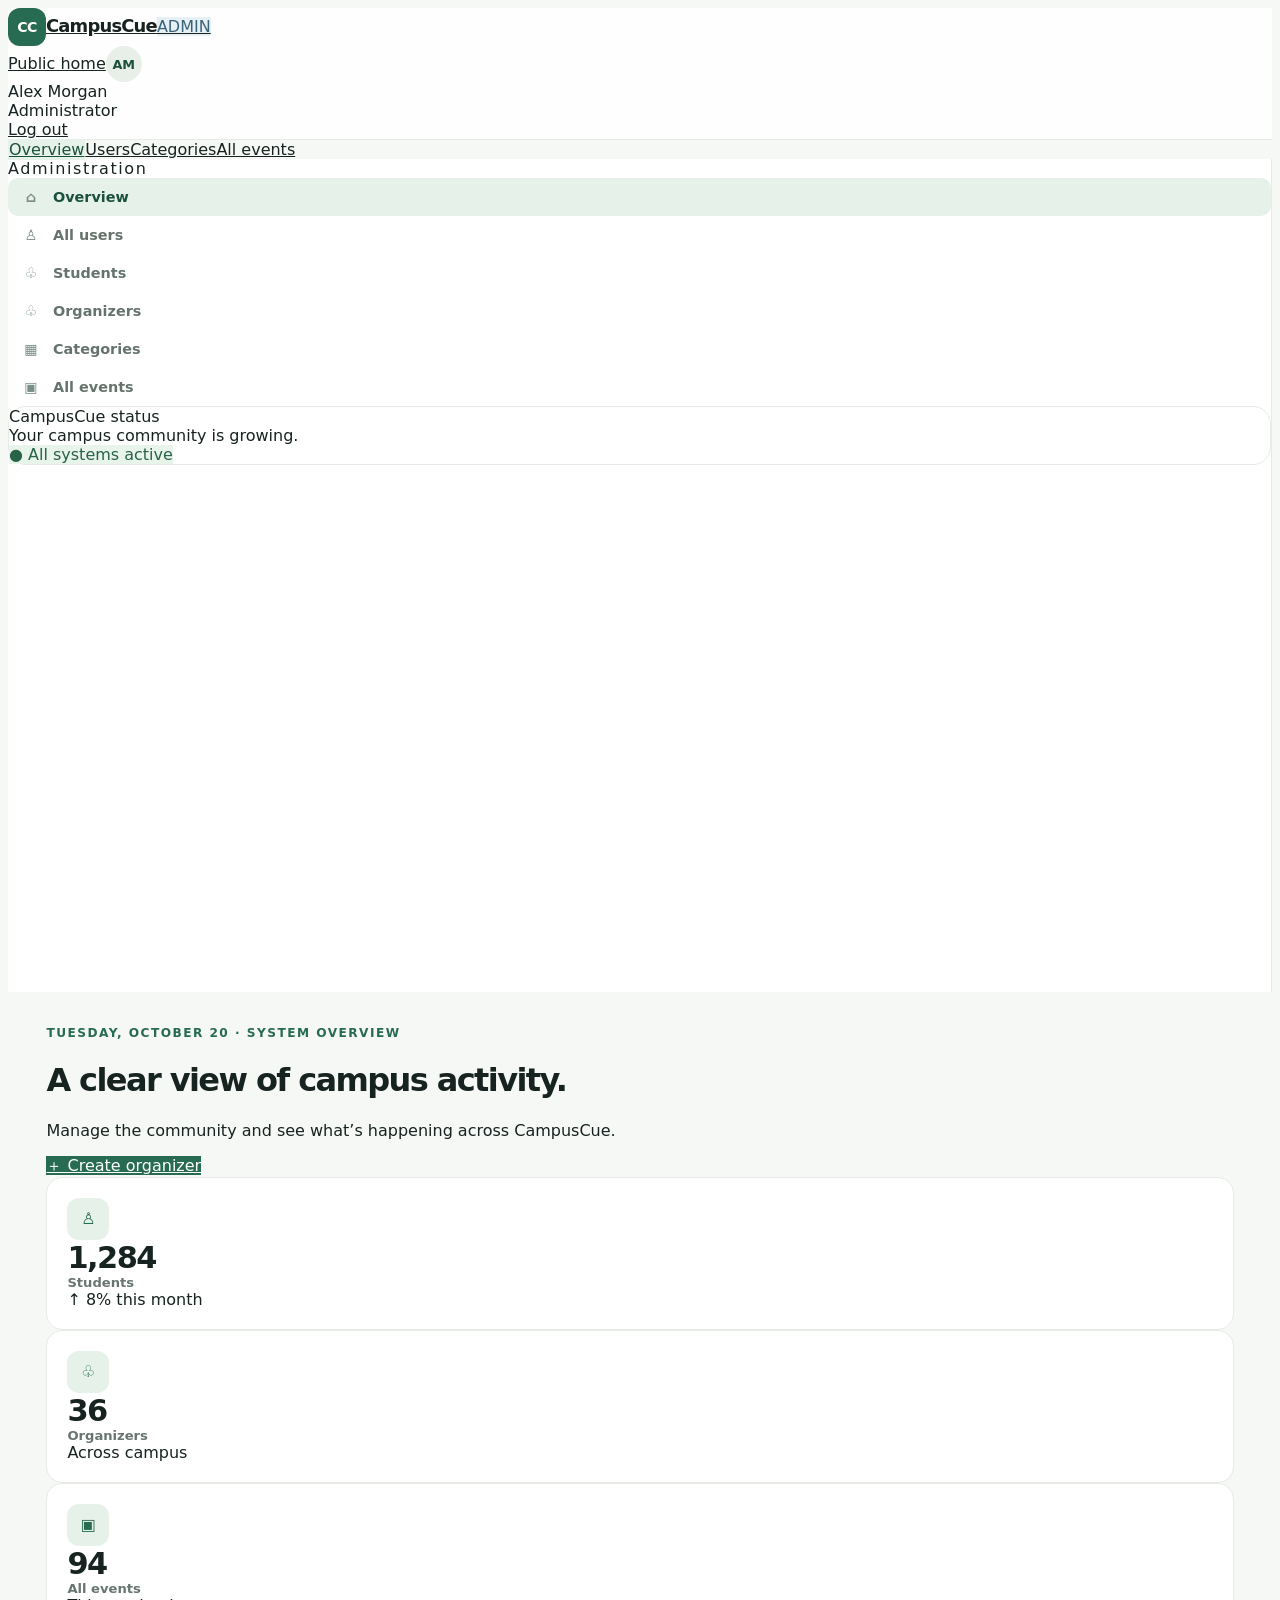
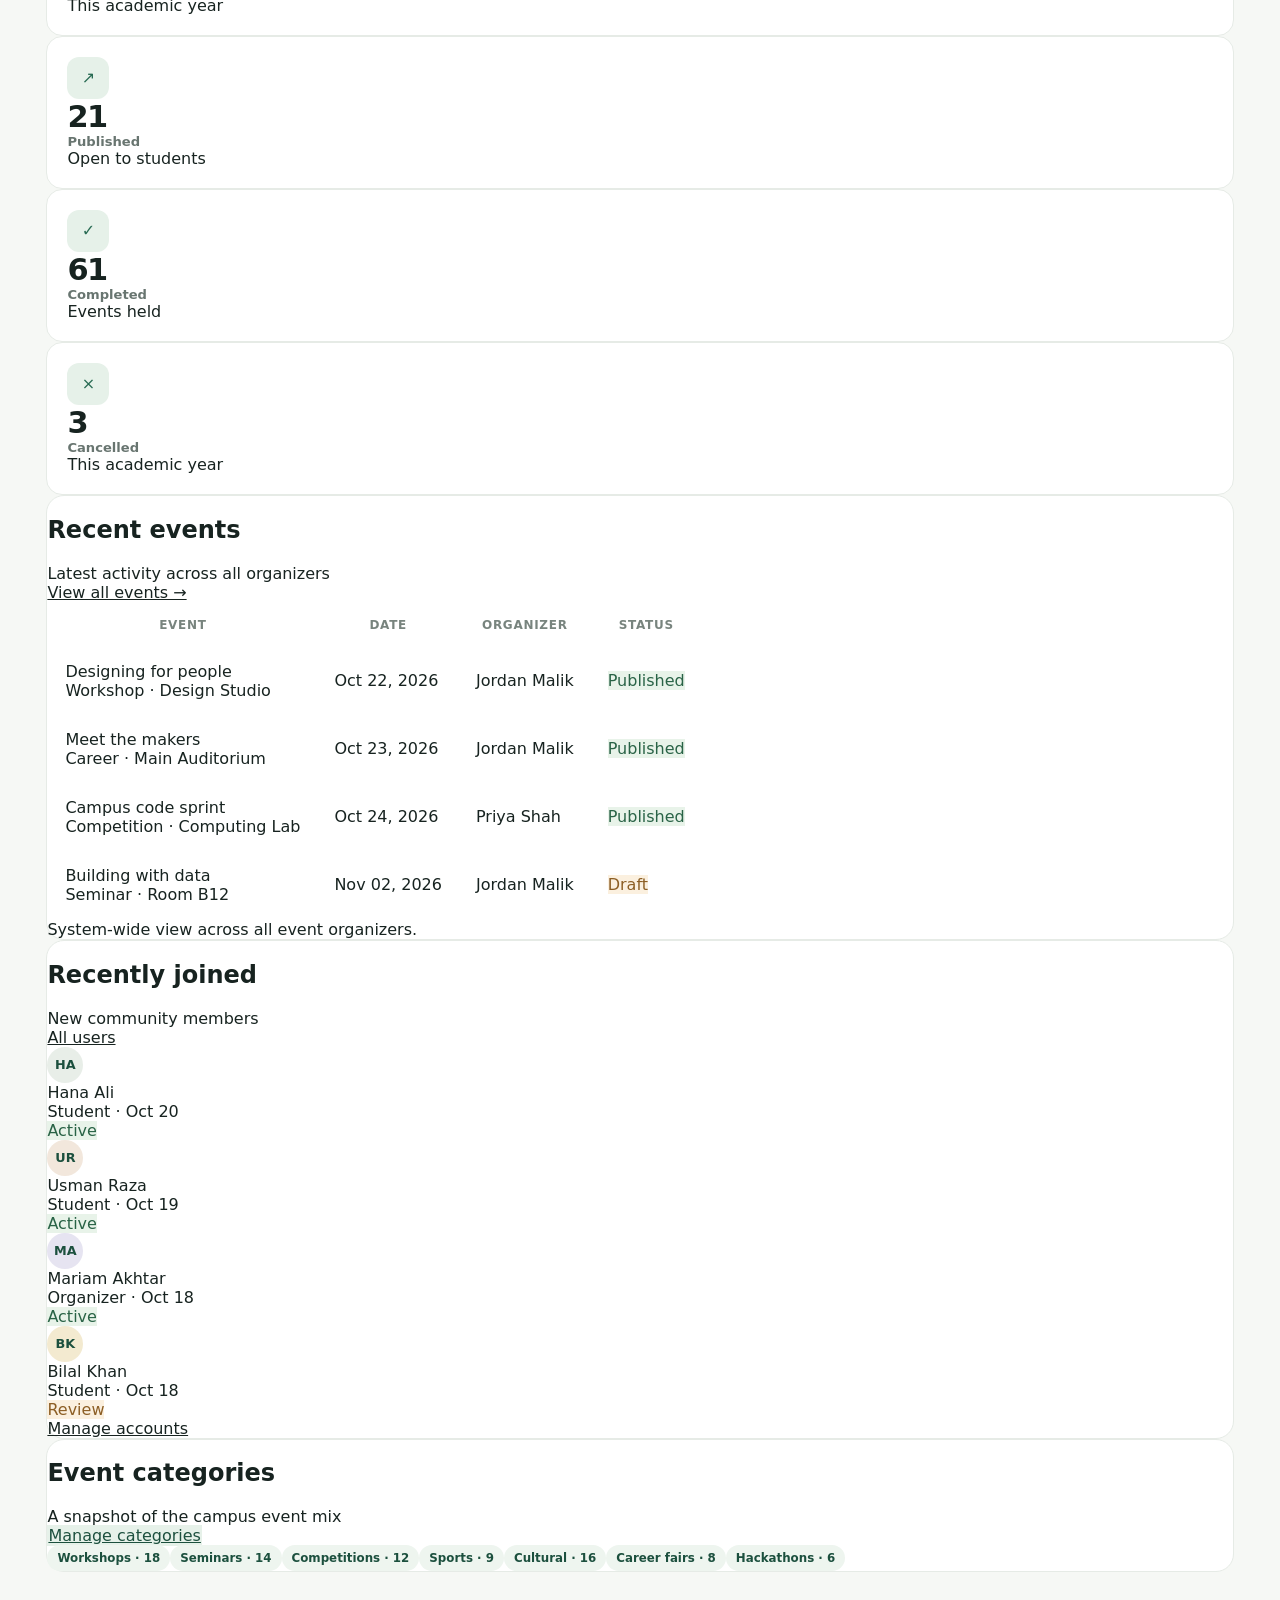
==== wwwroot/static/admin.html @ 70c1e943 "First deliverable: add wwwroot/static folder" ====
<!doctype html>
<html lang="en"><head><meta charset="utf-8"><meta name="viewport" content="width=device-width, initial-scale=1"><title>Admin home | CampusCue</title><link href="../lib/bootstrap/dist/css/bootstrap.min.css" rel="stylesheet"><link href="assets/campuscue.css" rel="stylesheet"></head>
<body><nav class="navbar site-nav sticky-top"><div class="container-fluid px-lg-4 py-2"><a class="navbar-brand d-flex align-items-center gap-2" href="index.html"><span class="brand-mark">CC</span><span class="brand-name">CampusCue</span><span class="badge rounded-pill badge-soft-blue ms-2 d-none d-sm-inline">ADMIN</span></a><div class="d-flex align-items-center gap-3"><a href="index.html" class="small text-decoration-none text-secondary d-none d-sm-inline">Public home</a><span class="avatar">AM</span><div class="small d-none d-md-block"><div class="fw-semibold">Alex Morgan</div><div class="text-secondary">Administrator</div></div><a href="login.html" class="btn btn-sm btn-outline-secondary">Log out</a></div></div></nav><div class="d-lg-none bg-white border-bottom px-3 py-2"><div class="d-flex gap-2 overflow-auto"><a class="btn btn-sm btn-soft text-nowrap" href="#overview">Overview</a><a class="btn btn-sm btn-outline-secondary text-nowrap" href="#users">Users</a><a class="btn btn-sm btn-outline-secondary text-nowrap" href="#categories">Categories</a><a class="btn btn-sm btn-outline-secondary text-nowrap" href="#events">All events</a></div></div>
<div class="container-fluid app-shell"><div class="row"><aside class="col-lg-2 app-sidebar p-3 d-none d-lg-block"><div class="small text-secondary text-uppercase fw-bold px-3 mt-3 mb-2" style="letter-spacing:.1em">Administration</div><nav class="d-grid gap-1"><a class="side-link active" href="#overview"><span class="side-icon">⌂</span>Overview</a><a class="side-link" href="#users"><span class="side-icon">♙</span>All users</a><a class="side-link" href="#users"><span class="side-icon">♧</span>Students</a><a class="side-link" href="#users"><span class="side-icon">♧</span>Organizers</a><a class="side-link" href="#categories"><span class="side-icon">▦</span>Categories</a><a class="side-link" href="#events"><span class="side-icon">▣</span>All events</a></nav><div class="surface p-3 mt-5"><div class="fw-bold small">CampusCue status</div><div class="small text-secondary mt-1">Your campus community is growing.</div><span class="badge rounded-pill badge-soft-green mt-3">● All systems active</span></div></aside>
<main class="col-lg-10 dashboard-content" id="overview"><div class="d-flex flex-wrap justify-content-between align-items-end gap-3 mb-4"><div><div class="eyebrow mb-2">Tuesday, October 20 · System overview</div><h1 class="h2 fw-bold mb-1" style="letter-spacing:-.05em">A clear view of campus activity.</h1><p class="text-secondary mb-0">Manage the community and see what’s happening across CampusCue.</p></div><a href="#users" class="btn btn-brand px-3">＋ Create organizer</a></div>
<div class="row g-3 mb-4"><div class="col-6 col-xl-2"><div class="metric-card"><span class="metric-icon">♙</span><div class="metric-value mt-3">1,284</div><div class="metric-label">Students</div><div class="small text-success mt-2">↑ 8% this month</div></div></div><div class="col-6 col-xl-2"><div class="metric-card"><span class="metric-icon">♧</span><div class="metric-value mt-3">36</div><div class="metric-label">Organizers</div><div class="small text-secondary mt-2">Across campus</div></div></div><div class="col-6 col-xl-2"><div class="metric-card"><span class="metric-icon">▣</span><div class="metric-value mt-3">94</div><div class="metric-label">All events</div><div class="small text-secondary mt-2">This academic year</div></div></div><div class="col-6 col-xl-2"><div class="metric-card"><span class="metric-icon">↗</span><div class="metric-value mt-3">21</div><div class="metric-label">Published</div><div class="small text-secondary mt-2">Open to students</div></div></div><div class="col-6 col-xl-2"><div class="metric-card"><span class="metric-icon">✓</span><div class="metric-value mt-3">61</div><div class="metric-label">Completed</div><div class="small text-secondary mt-2">Events held</div></div></div><div class="col-6 col-xl-2"><div class="metric-card"><span class="metric-icon">×</span><div class="metric-value mt-3">3</div><div class="metric-label">Cancelled</div><div class="small text-secondary mt-2">This academic year</div></div></div></div>
<div class="row g-4"><section class="col-xl-8" id="events"><div class="surface"><div class="p-3 p-md-4 border-bottom d-flex flex-wrap justify-content-between align-items-center gap-2"><div><h2 class="h5 fw-bold mb-1">Recent events</h2><div class="small text-secondary">Latest activity across all organizers</div></div><a href="#events" class="small text-decoration-none">View all events →</a></div><div class="table-responsive"><table class="table align-middle mb-0"><thead><tr><th>Event</th><th>Date</th><th>Organizer</th><th>Status</th></tr></thead><tbody><tr><td><div class="fw-semibold">Designing for people</div><div class="small text-secondary">Workshop · Design Studio</div></td><td class="small">Oct 22, 2026</td><td class="small">Jordan Malik</td><td><span class="badge rounded-pill badge-soft-green">Published</span></td></tr><tr><td><div class="fw-semibold">Meet the makers</div><div class="small text-secondary">Career · Main Auditorium</div></td><td class="small">Oct 23, 2026</td><td class="small">Jordan Malik</td><td><span class="badge rounded-pill badge-soft-green">Published</span></td></tr><tr><td><div class="fw-semibold">Campus code sprint</div><div class="small text-secondary">Competition · Computing Lab</div></td><td class="small">Oct 24, 2026</td><td class="small">Priya Shah</td><td><span class="badge rounded-pill badge-soft-green">Published</span></td></tr><tr><td><div class="fw-semibold">Building with data</div><div class="small text-secondary">Seminar · Room B12</div></td><td class="small">Nov 02, 2026</td><td class="small">Jordan Malik</td><td><span class="badge rounded-pill badge-soft-orange">Draft</span></td></tr></tbody></table></div><div class="p-3 border-top small text-secondary">System-wide view across all event organizers.</div></div></section>
<section class="col-xl-4" id="users"><div class="surface h-100"><div class="p-3 p-md-4 border-bottom d-flex justify-content-between align-items-center"><div><h2 class="h5 fw-bold mb-1">Recently joined</h2><div class="small text-secondary">New community members</div></div><a href="#users" class="small text-decoration-none">All users</a></div><div class="list-group list-group-flush"><div class="list-group-item px-3 py-3"><div class="d-flex align-items-center gap-2"><span class="avatar">HA</span><div class="flex-grow-1"><div class="small fw-semibold">Hana Ali</div><div class="small text-secondary">Student · Oct 20</div></div><span class="badge rounded-pill badge-soft-green">Active</span></div></div><div class="list-group-item px-3 py-3"><div class="d-flex align-items-center gap-2"><span class="avatar" style="background:#f2e7dc">UR</span><div class="flex-grow-1"><div class="small fw-semibold">Usman Raza</div><div class="small text-secondary">Student · Oct 19</div></div><span class="badge rounded-pill badge-soft-green">Active</span></div></div><div class="list-group-item px-3 py-3"><div class="d-flex align-items-center gap-2"><span class="avatar" style="background:#e6e4f1">MA</span><div class="flex-grow-1"><div class="small fw-semibold">Mariam Akhtar</div><div class="small text-secondary">Organizer · Oct 18</div></div><span class="badge rounded-pill badge-soft-green">Active</span></div></div><div class="list-group-item px-3 py-3"><div class="d-flex align-items-center gap-2"><span class="avatar" style="background:#f3ead0">BK</span><div class="flex-grow-1"><div class="small fw-semibold">Bilal Khan</div><div class="small text-secondary">Student · Oct 18</div></div><span class="badge rounded-pill badge-soft-orange">Review</span></div></div></div><div class="p-3"><a href="#users" class="btn btn-sm btn-outline-secondary">Manage accounts</a></div></div></section></div>
<section class="surface p-3 p-md-4 mt-4" id="categories"><div class="d-flex flex-wrap justify-content-between align-items-center gap-2"><div><h2 class="h5 fw-bold mb-1">Event categories</h2><div class="small text-secondary">A snapshot of the campus event mix</div></div><a href="#categories" class="btn btn-sm btn-soft">Manage categories</a></div><div class="d-flex flex-wrap gap-2 mt-3"><span class="category-chip">Workshops · 18</span><span class="category-chip">Seminars · 14</span><span class="category-chip">Competitions · 12</span><span class="category-chip">Sports · 9</span><span class="category-chip">Cultural · 16</span><span class="category-chip">Career fairs · 8</span><span class="category-chip">Hackathons · 6</span></div></section>
</main></div></div><script src="assets/demo.js"></script></body></html>
---- wwwroot/static/assets/campuscue.css ----
:root {
  --ink: #172320;
  --muted: #687570;
  --paper: #f6f8f5;
  --line: #e6ebe6;
  --green: #286b53;
  --green-dark: #1c503e;
  --mint: #e6f1e9;
  --lime: #cbe98a;
  --orange: #e9a875;
}

* { box-sizing: border-box; }
body { background: var(--paper); color: var(--ink); font-family: Inter, ui-sans-serif, system-ui, -apple-system, "Segoe UI", sans-serif; }
a { color: inherit; }
.site-nav { background: rgba(255,255,255,.92); border-bottom: 1px solid var(--line); }
.brand-mark { align-items: center; background: var(--green); border-radius: 12px; color: white; display: inline-flex; font-size: .88rem; font-weight: 800; height: 38px; justify-content: center; letter-spacing: -.04em; width: 38px; }
.brand-name { font-size: 1.12rem; font-weight: 750; letter-spacing: -.045em; }
.nav-link { color: #52605b; font-size: .92rem; font-weight: 550; }
.nav-link:hover, .nav-link.active { color: var(--green); }
.btn-brand { background: var(--green); border-color: var(--green); color: white; }
.btn-brand:hover, .btn-brand:focus { background: var(--green-dark); border-color: var(--green-dark); color: white; }
.btn-soft { background: var(--mint); border: 1px solid transparent; color: var(--green-dark); }
.btn-soft:hover { background: #d8eadd; color: var(--green-dark); }
.eyebrow { color: var(--green); font-size: .76rem; font-weight: 750; letter-spacing: .12em; text-transform: uppercase; }
.hero { background: radial-gradient(ellipse at 85% 10%, rgba(203,233,138,.38), transparent 33%), linear-gradient(115deg,#f7faf6 20%,#edf4ec 100%); overflow: hidden; }
.hero h1 { font-size: clamp(2.8rem, 6vw, 5.2rem); letter-spacing: -.075em; line-height: .98; max-width: 710px; }
.hero p.lead { color: #58665f; font-size: 1.12rem; line-height: 1.7; max-width: 540px; }
.hero-art { background: #dcebdd; border: 1px solid rgba(40,107,83,.1); border-radius: 34px; min-height: 390px; overflow: hidden; position: relative; }
.hero-art:before { background: #c6dfc6; border-radius: 50%; content: ""; height: 270px; position: absolute; right: -55px; top: -60px; width: 270px; }
.hero-art:after { background: #e8edc7; border-radius: 50%; bottom: -115px; content: ""; height: 260px; left: -45px; position: absolute; width: 260px; }
.art-note { background: rgba(255,255,255,.88); border: 1px solid rgba(255,255,255,.9); border-radius: 18px; box-shadow: 0 20px 55px rgba(27,61,44,.12); position: absolute; z-index: 1; }
.art-main { left: 10%; right: 10%; top: 17%; transform: rotate(-3deg); }
.event-orb { align-items: center; background: var(--green); border: 7px solid rgba(255,255,255,.62); border-radius: 50%; color: white; display: flex; font-size: 2.3rem; height: 90px; justify-content: center; position: absolute; right: 8%; top: 54%; width: 90px; z-index: 2; }
.stat-pill { background: white; border: 1px solid var(--line); border-radius: 999px; box-shadow: 0 12px 30px rgba(25,48,34,.08); left: 5%; padding: 12px 17px; position: absolute; top: 67%; z-index: 2; }
.section-pad { padding: 84px 0; }
.section-title { font-size: clamp(1.85rem,3.4vw,2.65rem); letter-spacing: -.055em; }
.event-card, .surface { background: white; border: 1px solid var(--line); border-radius: 18px; }
.event-card { height: 100%; overflow: hidden; transition: transform .2s, box-shadow .2s; }
.event-card:hover { box-shadow: 0 15px 35px rgba(33,59,44,.09); transform: translateY(-4px); }
.event-cover { align-items: flex-end; background: linear-gradient(135deg,#cadfd1,#e8eccb); display: flex; height: 150px; padding: 18px; }
.event-cover.orange { background: linear-gradient(135deg,#f1d5b8,#f0e5c9); }
.event-cover.blue { background: linear-gradient(135deg,#c9dfe0,#e2eacc); }
.event-cover.purple { background: linear-gradient(135deg,#d9d1e9,#f0e2d1); }
.cover-icon { align-items: center; background: rgba(255,255,255,.78); border-radius: 14px; display: flex; font-size: 1.45rem; height: 50px; justify-content: center; width: 50px; }
.category-chip { background: #eef5ef; border-radius: 999px; color: var(--green-dark); display: inline-block; font-size: .74rem; font-weight: 700; padding: 6px 10px; }
.event-meta { color: var(--muted); font-size: .84rem; }
.feature-icon { align-items: center; background: var(--mint); border-radius: 14px; color: var(--green); display: inline-flex; font-size: 1.25rem; height: 48px; justify-content: center; width: 48px; }
.cta-band { background: var(--green-dark); border-radius: 24px; color: white; overflow: hidden; position: relative; }
.cta-band:after { border: 1px solid rgba(255,255,255,.14); border-radius: 50%; content: ""; height: 360px; position: absolute; right: -80px; top: -170px; width: 360px; }
.footer { border-top: 1px solid var(--line); color: var(--muted); }
.auth-shell { min-height: calc(100vh - 70px); }
.auth-panel { background: white; border: 1px solid var(--line); border-radius: 22px; box-shadow: 0 24px 70px rgba(23,48,33,.08); }
.auth-aside { background: var(--green-dark); border-radius: 22px 0 0 22px; color: white; min-height: 100%; overflow: hidden; position: relative; }
.auth-aside:after { border: 1px solid rgba(255,255,255,.16); border-radius: 50%; bottom: -155px; content: ""; height: 350px; left: -90px; position: absolute; width: 350px; }
.form-control, .form-select { border-color: #dfe6e0; border-radius: 10px; min-height: 48px; }
.form-control:focus, .form-select:focus { border-color: #77a991; box-shadow: 0 0 0 .2rem rgba(40,107,83,.12); }
.form-label { font-size: .88rem; font-weight: 650; }
.app-shell { min-height: 100vh; }
.app-sidebar { background: white; border-right: 1px solid var(--line); min-height: calc(100vh - 67px); }
.side-link { border-radius: 10px; color: #66736d; display: flex; font-size: .9rem; font-weight: 600; gap: 12px; padding: 11px 13px; text-decoration: none; }
.side-link:hover, .side-link.active { background: var(--mint); color: var(--green-dark); }
.side-icon { color: #799087; display: inline-block; text-align: center; width: 20px; }
.dashboard-content { padding: 34px clamp(18px,3vw,42px); }
.metric-card { background: white; border: 1px solid var(--line); border-radius: 16px; height: 100%; padding: 20px; }
.metric-label { color: var(--muted); font-size: .82rem; font-weight: 600; }
.metric-value { font-size: 1.9rem; font-weight: 750; letter-spacing: -.05em; }
.metric-icon { align-items: center; background: var(--mint); border-radius: 12px; color: var(--green); display: inline-flex; height: 42px; justify-content: center; width: 42px; }
.table>:not(caption)>*>* { padding: 14px 16px; }
.table thead th { color: #78847e; font-size: .75rem; font-weight: 700; letter-spacing: .06em; text-transform: uppercase; white-space: nowrap; }
.badge-soft-green { background: #e8f3e9; color: #296346; }
.badge-soft-orange { background: #fbf0df; color: #8c5e24; }
.badge-soft-blue { background: #e7f0f4; color: #3a6378; }
.avatar { align-items: center; background: #e8eee8; border-radius: 50%; color: var(--green-dark); display: inline-flex; font-size: .8rem; font-weight: 750; height: 36px; justify-content: center; width: 36px; }
.mini-bar { background: #eaf0e9; border-radius: 999px; height: 8px; overflow: hidden; }
.mini-bar span { background: var(--green); border-radius: inherit; display: block; height: 100%; }
@media(max-width:767.98px) { .hero-art { margin-top: 28px; min-height: 300px; } .section-pad { padding: 60px 0; } .auth-aside { border-radius: 22px 22px 0 0; min-height: 220px; } .auth-panel { border-radius: 22px; } .app-sidebar { min-height: 0; } }
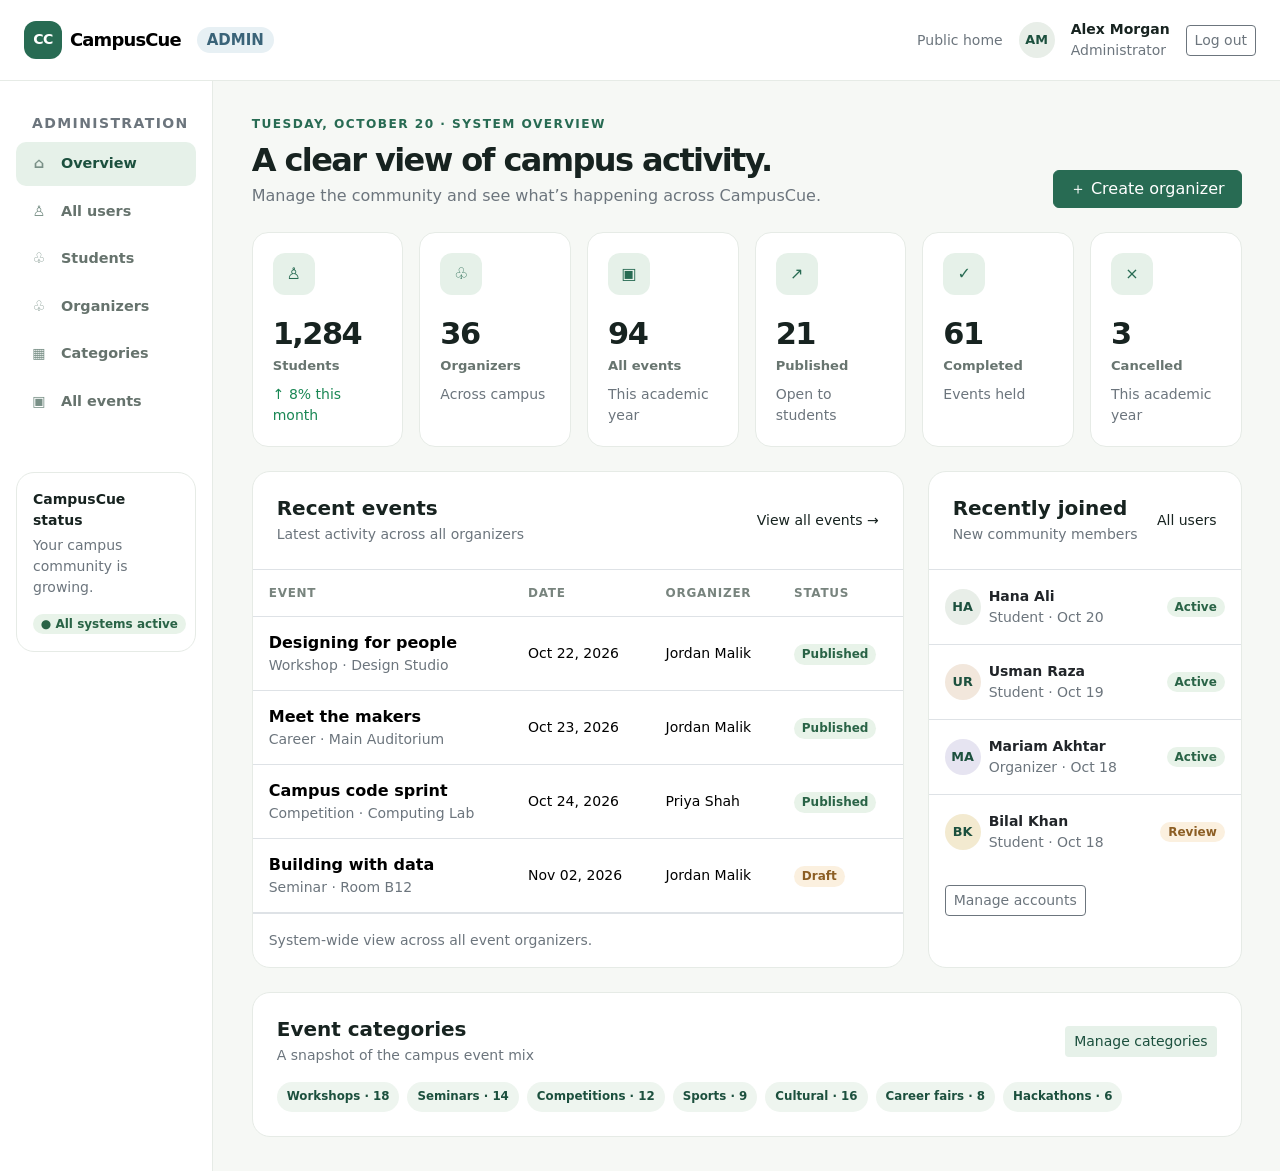
==== commit 602e7d06: "Deliverable - 3 21/11/2026" ====
--- a/wwwroot/static/admin.html
+++ b/wwwroot/static/admin.html
@@ -1,10 +1,255 @@
 <!doctype html>
-<html lang="en"><head><meta charset="utf-8"><meta name="viewport" content="width=device-width, initial-scale=1"><title>Admin home | CampusCue</title><link href="../lib/bootstrap/dist/css/bootstrap.min.css" rel="stylesheet"><link href="assets/campuscue.css" rel="stylesheet"></head>
-<body><nav class="navbar site-nav sticky-top"><div class="container-fluid px-lg-4 py-2"><a class="navbar-brand d-flex align-items-center gap-2" href="index.html"><span class="brand-mark">CC</span><span class="brand-name">CampusCue</span><span class="badge rounded-pill badge-soft-blue ms-2 d-none d-sm-inline">ADMIN</span></a><div class="d-flex align-items-center gap-3"><a href="index.html" class="small text-decoration-none text-secondary d-none d-sm-inline">Public home</a><span class="avatar">AM</span><div class="small d-none d-md-block"><div class="fw-semibold">Alex Morgan</div><div class="text-secondary">Administrator</div></div><a href="login.html" class="btn btn-sm btn-outline-secondary">Log out</a></div></div></nav><div class="d-lg-none bg-white border-bottom px-3 py-2"><div class="d-flex gap-2 overflow-auto"><a class="btn btn-sm btn-soft text-nowrap" href="#overview">Overview</a><a class="btn btn-sm btn-outline-secondary text-nowrap" href="#users">Users</a><a class="btn btn-sm btn-outline-secondary text-nowrap" href="#categories">Categories</a><a class="btn btn-sm btn-outline-secondary text-nowrap" href="#events">All events</a></div></div>
-<div class="container-fluid app-shell"><div class="row"><aside class="col-lg-2 app-sidebar p-3 d-none d-lg-block"><div class="small text-secondary text-uppercase fw-bold px-3 mt-3 mb-2" style="letter-spacing:.1em">Administration</div><nav class="d-grid gap-1"><a class="side-link active" href="#overview"><span class="side-icon">⌂</span>Overview</a><a class="side-link" href="#users"><span class="side-icon">♙</span>All users</a><a class="side-link" href="#users"><span class="side-icon">♧</span>Students</a><a class="side-link" href="#users"><span class="side-icon">♧</span>Organizers</a><a class="side-link" href="#categories"><span class="side-icon">▦</span>Categories</a><a class="side-link" href="#events"><span class="side-icon">▣</span>All events</a></nav><div class="surface p-3 mt-5"><div class="fw-bold small">CampusCue status</div><div class="small text-secondary mt-1">Your campus community is growing.</div><span class="badge rounded-pill badge-soft-green mt-3">● All systems active</span></div></aside>
-<main class="col-lg-10 dashboard-content" id="overview"><div class="d-flex flex-wrap justify-content-between align-items-end gap-3 mb-4"><div><div class="eyebrow mb-2">Tuesday, October 20 · System overview</div><h1 class="h2 fw-bold mb-1" style="letter-spacing:-.05em">A clear view of campus activity.</h1><p class="text-secondary mb-0">Manage the community and see what’s happening across CampusCue.</p></div><a href="#users" class="btn btn-brand px-3">＋ Create organizer</a></div>
-<div class="row g-3 mb-4"><div class="col-6 col-xl-2"><div class="metric-card"><span class="metric-icon">♙</span><div class="metric-value mt-3">1,284</div><div class="metric-label">Students</div><div class="small text-success mt-2">↑ 8% this month</div></div></div><div class="col-6 col-xl-2"><div class="metric-card"><span class="metric-icon">♧</span><div class="metric-value mt-3">36</div><div class="metric-label">Organizers</div><div class="small text-secondary mt-2">Across campus</div></div></div><div class="col-6 col-xl-2"><div class="metric-card"><span class="metric-icon">▣</span><div class="metric-value mt-3">94</div><div class="metric-label">All events</div><div class="small text-secondary mt-2">This academic year</div></div></div><div class="col-6 col-xl-2"><div class="metric-card"><span class="metric-icon">↗</span><div class="metric-value mt-3">21</div><div class="metric-label">Published</div><div class="small text-secondary mt-2">Open to students</div></div></div><div class="col-6 col-xl-2"><div class="metric-card"><span class="metric-icon">✓</span><div class="metric-value mt-3">61</div><div class="metric-label">Completed</div><div class="small text-secondary mt-2">Events held</div></div></div><div class="col-6 col-xl-2"><div class="metric-card"><span class="metric-icon">×</span><div class="metric-value mt-3">3</div><div class="metric-label">Cancelled</div><div class="small text-secondary mt-2">This academic year</div></div></div></div>
-<div class="row g-4"><section class="col-xl-8" id="events"><div class="surface"><div class="p-3 p-md-4 border-bottom d-flex flex-wrap justify-content-between align-items-center gap-2"><div><h2 class="h5 fw-bold mb-1">Recent events</h2><div class="small text-secondary">Latest activity across all organizers</div></div><a href="#events" class="small text-decoration-none">View all events →</a></div><div class="table-responsive"><table class="table align-middle mb-0"><thead><tr><th>Event</th><th>Date</th><th>Organizer</th><th>Status</th></tr></thead><tbody><tr><td><div class="fw-semibold">Designing for people</div><div class="small text-secondary">Workshop · Design Studio</div></td><td class="small">Oct 22, 2026</td><td class="small">Jordan Malik</td><td><span class="badge rounded-pill badge-soft-green">Published</span></td></tr><tr><td><div class="fw-semibold">Meet the makers</div><div class="small text-secondary">Career · Main Auditorium</div></td><td class="small">Oct 23, 2026</td><td class="small">Jordan Malik</td><td><span class="badge rounded-pill badge-soft-green">Published</span></td></tr><tr><td><div class="fw-semibold">Campus code sprint</div><div class="small text-secondary">Competition · Computing Lab</div></td><td class="small">Oct 24, 2026</td><td class="small">Priya Shah</td><td><span class="badge rounded-pill badge-soft-green">Published</span></td></tr><tr><td><div class="fw-semibold">Building with data</div><div class="small text-secondary">Seminar · Room B12</div></td><td class="small">Nov 02, 2026</td><td class="small">Jordan Malik</td><td><span class="badge rounded-pill badge-soft-orange">Draft</span></td></tr></tbody></table></div><div class="p-3 border-top small text-secondary">System-wide view across all event organizers.</div></div></section>
-<section class="col-xl-4" id="users"><div class="surface h-100"><div class="p-3 p-md-4 border-bottom d-flex justify-content-between align-items-center"><div><h2 class="h5 fw-bold mb-1">Recently joined</h2><div class="small text-secondary">New community members</div></div><a href="#users" class="small text-decoration-none">All users</a></div><div class="list-group list-group-flush"><div class="list-group-item px-3 py-3"><div class="d-flex align-items-center gap-2"><span class="avatar">HA</span><div class="flex-grow-1"><div class="small fw-semibold">Hana Ali</div><div class="small text-secondary">Student · Oct 20</div></div><span class="badge rounded-pill badge-soft-green">Active</span></div></div><div class="list-group-item px-3 py-3"><div class="d-flex align-items-center gap-2"><span class="avatar" style="background:#f2e7dc">UR</span><div class="flex-grow-1"><div class="small fw-semibold">Usman Raza</div><div class="small text-secondary">Student · Oct 19</div></div><span class="badge rounded-pill badge-soft-green">Active</span></div></div><div class="list-group-item px-3 py-3"><div class="d-flex align-items-center gap-2"><span class="avatar" style="background:#e6e4f1">MA</span><div class="flex-grow-1"><div class="small fw-semibold">Mariam Akhtar</div><div class="small text-secondary">Organizer · Oct 18</div></div><span class="badge rounded-pill badge-soft-green">Active</span></div></div><div class="list-group-item px-3 py-3"><div class="d-flex align-items-center gap-2"><span class="avatar" style="background:#f3ead0">BK</span><div class="flex-grow-1"><div class="small fw-semibold">Bilal Khan</div><div class="small text-secondary">Student · Oct 18</div></div><span class="badge rounded-pill badge-soft-orange">Review</span></div></div></div><div class="p-3"><a href="#users" class="btn btn-sm btn-outline-secondary">Manage accounts</a></div></div></section></div>
-<section class="surface p-3 p-md-4 mt-4" id="categories"><div class="d-flex flex-wrap justify-content-between align-items-center gap-2"><div><h2 class="h5 fw-bold mb-1">Event categories</h2><div class="small text-secondary">A snapshot of the campus event mix</div></div><a href="#categories" class="btn btn-sm btn-soft">Manage categories</a></div><div class="d-flex flex-wrap gap-2 mt-3"><span class="category-chip">Workshops · 18</span><span class="category-chip">Seminars · 14</span><span class="category-chip">Competitions · 12</span><span class="category-chip">Sports · 9</span><span class="category-chip">Cultural · 16</span><span class="category-chip">Career fairs · 8</span><span class="category-chip">Hackathons · 6</span></div></section>
-</main></div></div><script src="assets/demo.js"></script></body></html>
+<html lang="en">
+<head>
+    <meta charset="utf-8" />
+    <meta name="viewport" content="width=device-width, initial-scale=1" />
+    <title>Admin home | CampusCue</title>
+    <link href="../lib/bootstrap/dist/css/bootstrap.min.css" rel="stylesheet" />
+    <link href="assets/campuscue.css" rel="stylesheet" />
+</head>
+<body>
+    <nav class="navbar site-nav sticky-top">
+        <div class="container-fluid px-lg-4 py-2">
+            <a class="navbar-brand d-flex align-items-center gap-2" href="index.html">
+                <span class="brand-mark">CC</span><span class="brand-name">CampusCue</span><span class="badge rounded-pill badge-soft-blue ms-2 d-none d-sm-inline">ADMIN</span>
+            </a>
+            <div class="d-flex align-items-center gap-3">
+                <a href="index.html" class="small text-decoration-none text-secondary d-none d-sm-inline">Public home</a><span class="avatar">AM</span>
+                <div class="small d-none d-md-block">
+                    <div class="fw-semibold">Alex Morgan</div>
+                    <div class="text-secondary">Administrator</div>
+                </div>
+                <a href="login.html" class="btn btn-sm btn-outline-secondary">Log out</a>
+            </div>
+        </div>
+    </nav>
+    <div class="d-lg-none bg-white border-bottom px-3 py-2">
+        <div class="d-flex gap-2 overflow-auto">
+            <a class="btn btn-sm btn-soft text-nowrap" href="#overview">Overview</a><a class="btn btn-sm btn-outline-secondary text-nowrap" href="#users">Users</a><a class="btn btn-sm btn-outline-secondary text-nowrap" href="#categories">Categories</a><a class="btn btn-sm btn-outline-secondary text-nowrap" href="#events">All events</a>
+        </div>
+    </div>
+    <div class="container-fluid app-shell">
+        <div class="row">
+            <aside class="col-lg-2 app-sidebar p-3 d-none d-lg-block">
+                <div class="small text-secondary text-uppercase fw-bold px-3 mt-3 mb-2"
+                     style="letter-spacing: 0.1em">
+                    Administration
+                </div>
+                <nav class="d-grid gap-1">
+                    <a class="side-link active" href="#overview"><span class="side-icon">⌂</span>Overview</a><a class="side-link" href="#users"><span class="side-icon">♙</span>All users</a><a class="side-link" href="#users"><span class="side-icon">♧</span>Students</a><a class="side-link" href="#users"><span class="side-icon">♧</span>Organizers</a><a class="side-link" href="#categories"><span class="side-icon">▦</span>Categories</a><a class="side-link" href="#events"><span class="side-icon">▣</span>All events</a>
+                </nav>
+                <div class="surface p-3 mt-5">
+                    <div class="fw-bold small">CampusCue status</div>
+                    <div class="small text-secondary mt-1">Your campus community is growing.</div>
+                    <span class="badge rounded-pill badge-soft-green mt-3">● All systems active</span>
+                </div>
+            </aside>
+            <main class="col-lg-10 dashboard-content" id="overview">
+                <div class="d-flex flex-wrap justify-content-between align-items-end gap-3 mb-4">
+                    <div>
+                        <div class="eyebrow mb-2">Tuesday, October 20 · System overview</div>
+                        <h1 class="h2 fw-bold mb-1" style="letter-spacing: -0.05em">
+                            A clear view of campus activity.
+                        </h1>
+                        <p class="text-secondary mb-0">
+                            Manage the community and see what’s happening across CampusCue.
+                        </p>
+                    </div>
+                    <a href="#users" class="btn btn-brand px-3">＋ Create organizer</a>
+                </div>
+                <div class="row g-3 mb-4">
+                    <div class="col-6 col-xl-2">
+                        <div class="metric-card">
+                            <span class="metric-icon">♙</span>
+                            <div class="metric-value mt-3">1,284</div>
+                            <div class="metric-label">Students</div>
+                            <div class="small text-success mt-2">↑ 8% this month</div>
+                        </div>
+                    </div>
+                    <div class="col-6 col-xl-2">
+                        <div class="metric-card">
+                            <span class="metric-icon">♧</span>
+                            <div class="metric-value mt-3">36</div>
+                            <div class="metric-label">Organizers</div>
+                            <div class="small text-secondary mt-2">Across campus</div>
+                        </div>
+                    </div>
+                    <div class="col-6 col-xl-2">
+                        <div class="metric-card">
+                            <span class="metric-icon">▣</span>
+                            <div class="metric-value mt-3">94</div>
+                            <div class="metric-label">All events</div>
+                            <div class="small text-secondary mt-2">This academic year</div>
+                        </div>
+                    </div>
+                    <div class="col-6 col-xl-2">
+                        <div class="metric-card">
+                            <span class="metric-icon">↗</span>
+                            <div class="metric-value mt-3">21</div>
+                            <div class="metric-label">Published</div>
+                            <div class="small text-secondary mt-2">Open to students</div>
+                        </div>
+                    </div>
+                    <div class="col-6 col-xl-2">
+                        <div class="metric-card">
+                            <span class="metric-icon">✓</span>
+                            <div class="metric-value mt-3">61</div>
+                            <div class="metric-label">Completed</div>
+                            <div class="small text-secondary mt-2">Events held</div>
+                        </div>
+                    </div>
+                    <div class="col-6 col-xl-2">
+                        <div class="metric-card">
+                            <span class="metric-icon">×</span>
+                            <div class="metric-value mt-3">3</div>
+                            <div class="metric-label">Cancelled</div>
+                            <div class="small text-secondary mt-2">This academic year</div>
+                        </div>
+                    </div>
+                </div>
+                <div class="row g-4">
+                    <section class="col-xl-8" id="events">
+                        <div class="surface">
+                            <div class="p-3 p-md-4 border-bottom d-flex flex-wrap justify-content-between align-items-center gap-2">
+                                <div>
+                                    <h2 class="h5 fw-bold mb-1">Recent events</h2>
+                                    <div class="small text-secondary">Latest activity across all organizers</div>
+                                </div>
+                                <a href="#events" class="small text-decoration-none">View all events →</a>
+                            </div>
+                            <div class="table-responsive">
+                                <table class="table align-middle mb-0">
+                                    <thead>
+                                        <tr>
+                                            <th>Event</th>
+                                            <th>Date</th>
+                                            <th>Organizer</th>
+                                            <th>Status</th>
+                                        </tr>
+                                    </thead>
+                                    <tbody>
+                                        <tr>
+                                            <td>
+                                                <div class="fw-semibold">Designing for people</div>
+                                                <div class="small text-secondary">Workshop · Design Studio</div>
+                                            </td>
+                                            <td class="small">Oct 22, 2026</td>
+                                            <td class="small">Jordan Malik</td>
+                                            <td>
+                                                <span class="badge rounded-pill badge-soft-green">Published</span>
+                                            </td>
+                                        </tr>
+                                        <tr>
+                                            <td>
+                                                <div class="fw-semibold">Meet the makers</div>
+                                                <div class="small text-secondary">Career · Main Auditorium</div>
+                                            </td>
+                                            <td class="small">Oct 23, 2026</td>
+                                            <td class="small">Jordan Malik</td>
+                                            <td>
+                                                <span class="badge rounded-pill badge-soft-green">Published</span>
+                                            </td>
+                                        </tr>
+                                        <tr>
+                                            <td>
+                                                <div class="fw-semibold">Campus code sprint</div>
+                                                <div class="small text-secondary">Competition · Computing Lab</div>
+                                            </td>
+                                            <td class="small">Oct 24, 2026</td>
+                                            <td class="small">Priya Shah</td>
+                                            <td>
+                                                <span class="badge rounded-pill badge-soft-green">Published</span>
+                                            </td>
+                                        </tr>
+                                        <tr>
+                                            <td>
+                                                <div class="fw-semibold">Building with data</div>
+                                                <div class="small text-secondary">Seminar · Room B12</div>
+                                            </td>
+                                            <td class="small">Nov 02, 2026</td>
+                                            <td class="small">Jordan Malik</td>
+                                            <td><span class="badge rounded-pill badge-soft-orange">Draft</span></td>
+                                        </tr>
+                                    </tbody>
+                                </table>
+                            </div>
+                            <div class="p-3 border-top small text-secondary">
+                                System-wide view across all event organizers.
+                            </div>
+                        </div>
+                    </section>
+                    <section class="col-xl-4" id="users">
+                        <div class="surface h-100">
+                            <div class="p-3 p-md-4 border-bottom d-flex justify-content-between align-items-center">
+                                <div>
+                                    <h2 class="h5 fw-bold mb-1">Recently joined</h2>
+                                    <div class="small text-secondary">New community members</div>
+                                </div>
+                                <a href="#users" class="small text-decoration-none">All users</a>
+                            </div>
+                            <div class="list-group list-group-flush">
+                                <div class="list-group-item px-3 py-3">
+                                    <div class="d-flex align-items-center gap-2">
+                                        <span class="avatar">HA</span>
+                                        <div class="flex-grow-1">
+                                            <div class="small fw-semibold">Hana Ali</div>
+                                            <div class="small text-secondary">Student · Oct 20</div>
+                                        </div>
+                                        <span class="badge rounded-pill badge-soft-green">Active</span>
+                                    </div>
+                                </div>
+                                <div class="list-group-item px-3 py-3">
+                                    <div class="d-flex align-items-center gap-2">
+                                        <span class="avatar" style="background: #f2e7dc">UR</span>
+                                        <div class="flex-grow-1">
+                                            <div class="small fw-semibold">Usman Raza</div>
+                                            <div class="small text-secondary">Student · Oct 19</div>
+                                        </div>
+                                        <span class="badge rounded-pill badge-soft-green">Active</span>
+                                    </div>
+                                </div>
+                                <div class="list-group-item px-3 py-3">
+                                    <div class="d-flex align-items-center gap-2">
+                                        <span class="avatar" style="background: #e6e4f1">MA</span>
+                                        <div class="flex-grow-1">
+                                            <div class="small fw-semibold">Mariam Akhtar</div>
+                                            <div class="small text-secondary">Organizer · Oct 18</div>
+                                        </div>
+                                        <span class="badge rounded-pill badge-soft-green">Active</span>
+                                    </div>
+                                </div>
+                                <div class="list-group-item px-3 py-3">
+                                    <div class="d-flex align-items-center gap-2">
+                                        <span class="avatar" style="background: #f3ead0">BK</span>
+                                        <div class="flex-grow-1">
+                                            <div class="small fw-semibold">Bilal Khan</div>
+                                            <div class="small text-secondary">Student · Oct 18</div>
+                                        </div>
+                                        <span class="badge rounded-pill badge-soft-orange">Review</span>
+                                    </div>
+                                </div>
+                            </div>
+                            <div class="p-3">
+                                <a href="#users" class="btn btn-sm btn-outline-secondary">Manage accounts</a>
+                            </div>
+                        </div>
+                    </section>
+                </div>
+                <section class="surface p-3 p-md-4 mt-4" id="categories">
+                    <div class="d-flex flex-wrap justify-content-between align-items-center gap-2">
+                        <div>
+                            <h2 class="h5 fw-bold mb-1">Event categories</h2>
+                            <div class="small text-secondary">A snapshot of the campus event mix</div>
+                        </div>
+                        <a href="#categories" class="btn btn-sm btn-soft">Manage categories</a>
+                    </div>
+                    <div class="d-flex flex-wrap gap-2 mt-3">
+                        <span class="category-chip">Workshops · 18</span><span class="category-chip">Seminars · 14</span><span class="category-chip">Competitions · 12</span><span class="category-chip">Sports · 9</span><span class="category-chip">Cultural · 16</span><span class="category-chip">Career fairs · 8</span><span class="category-chip">Hackathons · 6</span>
+                    </div>
+                </section>
+            </main>
+        </div>
+    </div>
+    <script src="assets/demo.js"></script>
+</body>
+</html>
